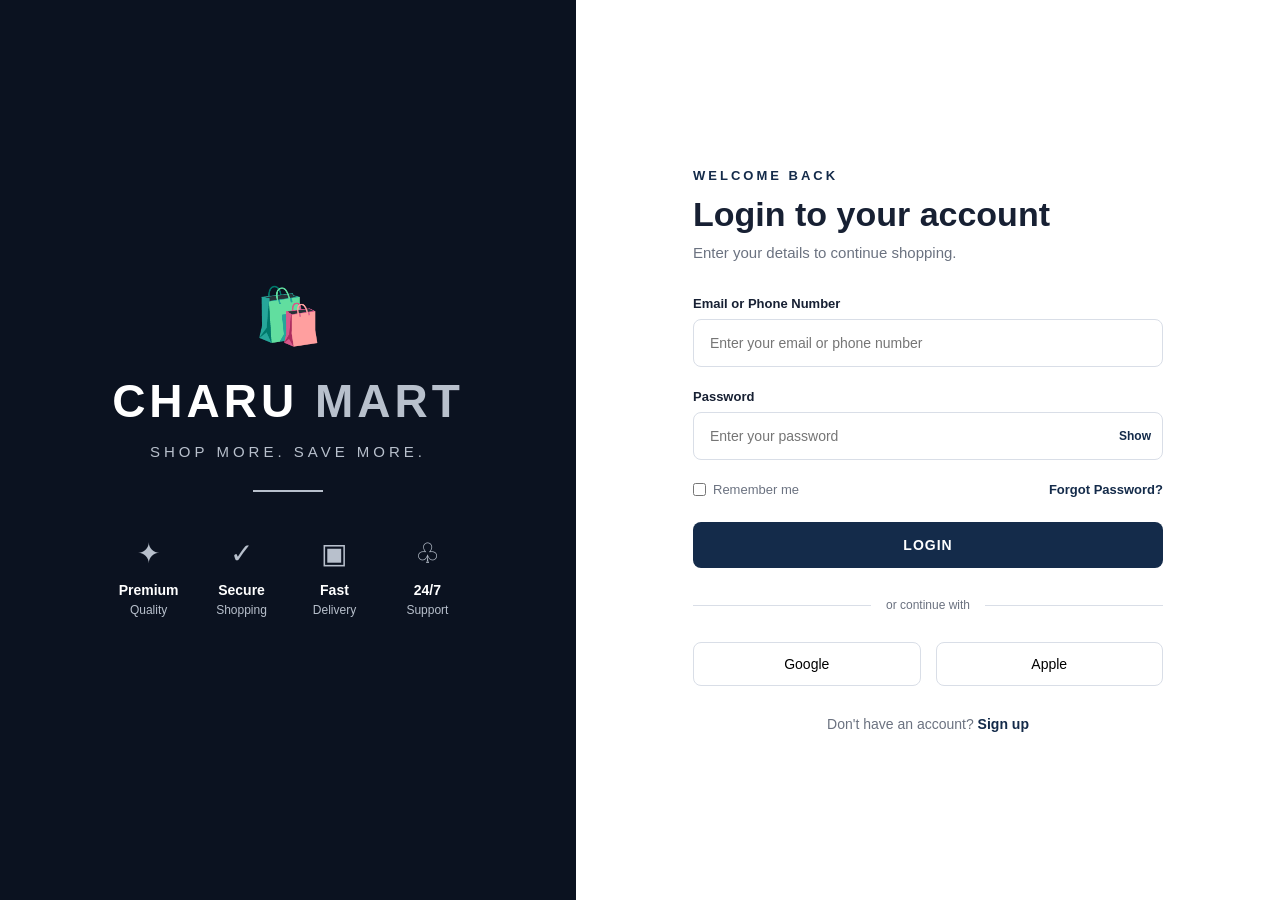
==== login.html @ c9ed1523 "charu mart ecommerce platform" ====
<!DOCTYPE html>
<html lang="en">

<head>
    <meta charset="UTF-8">
    <meta name="viewport" content="width=device-width, initial-scale=1.0">

    <title>Charu Mart | Login</title>

    <link rel="stylesheet" href="style.css">
</head>

<body>

    <main class="login-page">

        <!-- LEFT SIDE -->
        <section class="brand-section">

            <div class="brand-content">

                <div class="brand-icon">🛍️</div>

                <h1>
                    CHARU <span>MART</span>
                </h1>

                <p class="tagline">
                    SHOP MORE. SAVE MORE.
                </p>

                <div class="line"></div>

                <div class="features">

                    <div class="feature">
                        <div class="feature-icon">✦</div>
                        <h3>Premium</h3>
                        <p>Quality</p>
                    </div>

                    <div class="feature">
                        <div class="feature-icon">✓</div>
                        <h3>Secure</h3>
                        <p>Shopping</p>
                    </div>

                    <div class="feature">
                        <div class="feature-icon">▣</div>
                        <h3>Fast</h3>
                        <p>Delivery</p>
                    </div>

                    <div class="feature">
                        <div class="feature-icon">♧</div>
                        <h3>24/7</h3>
                        <p>Support</p>
                    </div>

                </div>

            </div>

        </section>


        <!-- RIGHT SIDE -->
        <section class="form-section">

            <div class="login-container">

                <p class="welcome-small">WELCOME BACK</p>

                <h2>Login to your account</h2>

                <p class="login-description">
                    Enter your details to continue shopping.
                </p>


                <!-- LOGIN FORM -->
                <form id="loginForm">

                    <div class="input-group">

                        <label for="email">Email or Phone Number</label>

                        <input
                            type="text"
                            id="email"
                            placeholder="Enter your email or phone number"
                        >

                    </div>


                    <div class="input-group">

                        <label for="password">Password</label>

                        <div class="password-box">

                            <input
                                type="password"
                                id="password"
                                placeholder="Enter your password"
                            >

                            <button
                                type="button"
                                id="togglePassword"
                            >
                                Show
                            </button>

                        </div>

                    </div>


                    <div class="login-options">

                        <label class="remember">
                            <input type="checkbox">
                            Remember me
                        </label>

                        <a href="#">Forgot Password?</a>

                    </div>


                    <button type="submit" class="login-button">
                        LOGIN
                    </button>


                    <p id="loginMessage" class="login-message"></p>

                </form>


                <div class="divider">
                    <span>or continue with</span>
                </div>


                <div class="social-buttons">

                    <button type="button">
                        Google
                    </button>

                    <button type="button">
                        Apple
                    </button>

                </div>


                <p class="register-text">
                    Don't have an account?
                    <a href="#">Sign up</a>
                </p>

            </div>

        </section>

    </main>


    <script src="script.js"></script>

</body>

</html>
---- style.css ----
/* ================================
   CHARU MART
   Midnight Navy + Silver Theme
   ================================ */


/* ---------- RESET ---------- */

* {
    margin: 0;
    padding: 0;
    box-sizing: border-box;
}


/* ---------- COLORS ---------- */

:root {
    --midnight-navy: #0B1220;
    --deep-navy: #142B4A;
    --silver: #B8C0CC;
    --pearl-white: #F7F8FA;
    --pure-white: #FFFFFF;
    --charcoal: #172033;
    --slate-gray: #6B7280;
    --soft-silver: #D9DEE7;
}


/* ---------- BODY ---------- */

body {
    font-family: Arial, Helvetica, sans-serif;
    background: var(--pearl-white);
    color: var(--charcoal);
}


/* ---------- MAIN PAGE ---------- */

.login-page {
    min-height: 100vh;
    display: grid;
    grid-template-columns: 45% 55%;
}


/* ---------- LEFT BRAND SECTION ---------- */

.brand-section {
    background: var(--midnight-navy);
    color: var(--pure-white);

    display: flex;
    justify-content: center;
    align-items: center;

    padding: 60px;
}


.brand-content {
    text-align: center;
    max-width: 500px;
}


/* ---------- BRAND ICON ---------- */

.brand-icon {
    font-size: 55px;
    margin-bottom: 25px;
}


/* ---------- BRAND NAME ---------- */

.brand-content h1 {
    font-size: 46px;
    letter-spacing: 4px;
    font-weight: 700;
}


.brand-content h1 span {
    color: var(--silver);
}


/* ---------- TAGLINE ---------- */

.tagline {
    margin-top: 15px;

    font-size: 15px;
    letter-spacing: 4px;

    color: var(--silver);
}


/* ---------- DECORATIVE LINE ---------- */

.line {
    width: 70px;
    height: 2px;

    background: var(--silver);

    margin: 30px auto 45px;
}


/* ---------- FEATURES ---------- */

.features {
    display: grid;
    grid-template-columns: repeat(4, 1fr);
    gap: 20px;
}


.feature-icon {
    font-size: 28px;
    color: var(--silver);
    margin-bottom: 12px;
}


.feature h3 {
    font-size: 14px;
    margin-bottom: 5px;
}


.feature p {
    font-size: 12px;
    color: var(--silver);
}


/* ---------- RIGHT FORM SECTION ---------- */

.form-section {
    background: var(--pure-white);

    display: flex;
    justify-content: center;
    align-items: center;

    padding: 50px;
}


/* ---------- LOGIN CONTAINER ---------- */

.login-container {
    width: 100%;
    max-width: 470px;
}


/* ---------- WELCOME TEXT ---------- */

.welcome-small {
    color: var(--deep-navy);

    font-size: 13px;
    font-weight: bold;

    letter-spacing: 3px;

    margin-bottom: 12px;
}


.login-container h2 {
    font-size: 34px;
    color: var(--charcoal);

    margin-bottom: 10px;
}


.login-description {
    color: var(--slate-gray);

    font-size: 15px;

    margin-bottom: 35px;
}


/* ---------- INPUT GROUP ---------- */

.input-group {
    margin-bottom: 22px;
}


.input-group label {
    display: block;

    font-size: 13px;
    font-weight: 600;

    color: var(--charcoal);

    margin-bottom: 8px;
}


.input-group input {
    width: 100%;

    padding: 15px 16px;

    border: 1px solid var(--soft-silver);
    border-radius: 8px;

    font-size: 14px;

    outline: none;

    transition: 0.3s;
}


.input-group input:focus {
    border-color: var(--deep-navy);

    box-shadow: 0 0 0 3px rgba(20, 43, 74, 0.08);
}


/* ---------- PASSWORD ---------- */

.password-box {
    position: relative;
}


.password-box input {
    padding-right: 70px;
}


.password-box button {
    position: absolute;

    right: 12px;
    top: 50%;

    transform: translateY(-50%);

    border: none;
    background: none;

    color: var(--deep-navy);

    cursor: pointer;

    font-size: 12px;
    font-weight: bold;
}


/* ---------- LOGIN OPTIONS ---------- */

.login-options {
    display: flex;

    justify-content: space-between;
    align-items: center;

    margin-bottom: 25px;

    font-size: 13px;
}


.remember {
    color: var(--slate-gray);

    display: flex;
    align-items: center;
    gap: 7px;
}


.login-options a {
    color: var(--deep-navy);

    text-decoration: none;

    font-weight: 600;
}


/* ---------- LOGIN BUTTON ---------- */

.login-button {
    width: 100%;

    padding: 15px;

    border: none;
    border-radius: 8px;

    background: var(--deep-navy);
    color: var(--pure-white);

    font-size: 14px;
    font-weight: bold;

    letter-spacing: 1px;

    cursor: pointer;

    transition: 0.3s;
}


.login-button:hover {
    background: var(--midnight-navy);

    transform: translateY(-1px);
}


/* ---------- LOGIN MESSAGE ---------- */

.login-message {
    text-align: center;

    margin-top: 12px;

    font-size: 13px;
}


/* ---------- DIVIDER ---------- */

.divider {
    display: flex;

    align-items: center;

    gap: 15px;

    margin: 30px 0;
}


.divider::before,
.divider::after {
    content: "";

    height: 1px;

    flex: 1;

    background: var(--soft-silver);
}


.divider span {
    color: var(--slate-gray);

    font-size: 12px;
}


/* ---------- SOCIAL BUTTONS ---------- */

.social-buttons {
    display: grid;

    grid-template-columns: 1fr 1fr;

    gap: 15px;
}


.social-buttons button {
    padding: 13px;

    background: var(--pure-white);

    border: 1px solid var(--soft-silver);

    border-radius: 8px;

    cursor: pointer;

    font-size: 14px;

    transition: 0.3s;
}


.social-buttons button:hover {
    border-color: var(--deep-navy);

    background: var(--pearl-white);
}


/* ---------- REGISTER ---------- */

.register-text {
    text-align: center;

    margin-top: 30px;

    color: var(--slate-gray);

    font-size: 14px;
}


.register-text a {
    color: var(--deep-navy);

    font-weight: bold;

    text-decoration: none;
}


/* ---------- MOBILE ---------- */

@media (max-width: 800px) {

    .login-page {
        grid-template-columns: 1fr;
    }

    .brand-section {
        min-height: 350px;

        padding: 40px 25px;
    }

    .brand-content h1 {
        font-size: 34px;
    }

    .features {
        gap: 10px;
    }

    .form-section {
        padding: 40px 25px;
    }

}
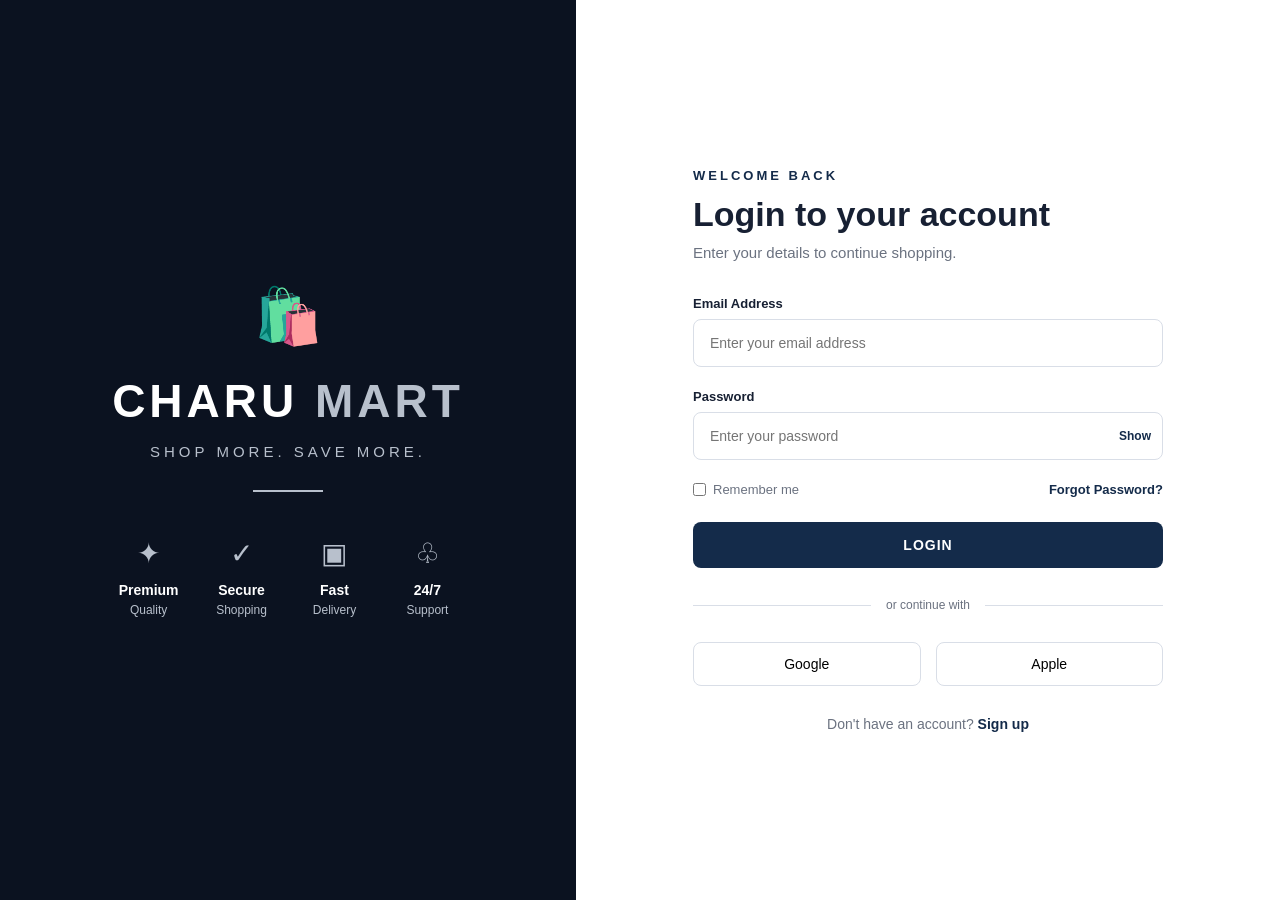
==== commit 27cc87a8: "Update Charu Mart frontend registration and login" ====
--- a/login.html
+++ b/login.html
@@ -79,19 +79,22 @@
 
 
                 <!-- LOGIN FORM -->
-                <form id="loginForm">
+                <form id="loginForm"novalidate>
 
                     <div class="input-group">
 
-                        <label for="email">Email or Phone Number</label>
+    <label for="email">Email Address</label>
 
-                        <input
-                            type="text"
-                            id="email"
-                            placeholder="Enter your email or phone number"
-                        >
+    <input
+        type="email"
+        id="email"
+        name="email"
+        placeholder="Enter your email address"
+        autocomplete="username"
+        required
+    >
 
-                    </div>
+</div>
 
 
                     <div class="input-group">
@@ -101,10 +104,13 @@
                         <div class="password-box">
 
                             <input
-                                type="password"
-                                id="password"
-                                placeholder="Enter your password"
-                            >
+    type="password"
+    id="password"
+    name="password"
+    placeholder="Enter your password"
+    autocomplete="current-password"
+    required
+>
 
                             <button
                                 type="button"
@@ -159,9 +165,9 @@
 
 
                 <p class="register-text">
-                    Don't have an account?
-                    <a href="#">Sign up</a>
-                </p>
+    Don't have an account?
+    <a href="register.html">Sign up</a>
+</p>
 
             </div>
 
